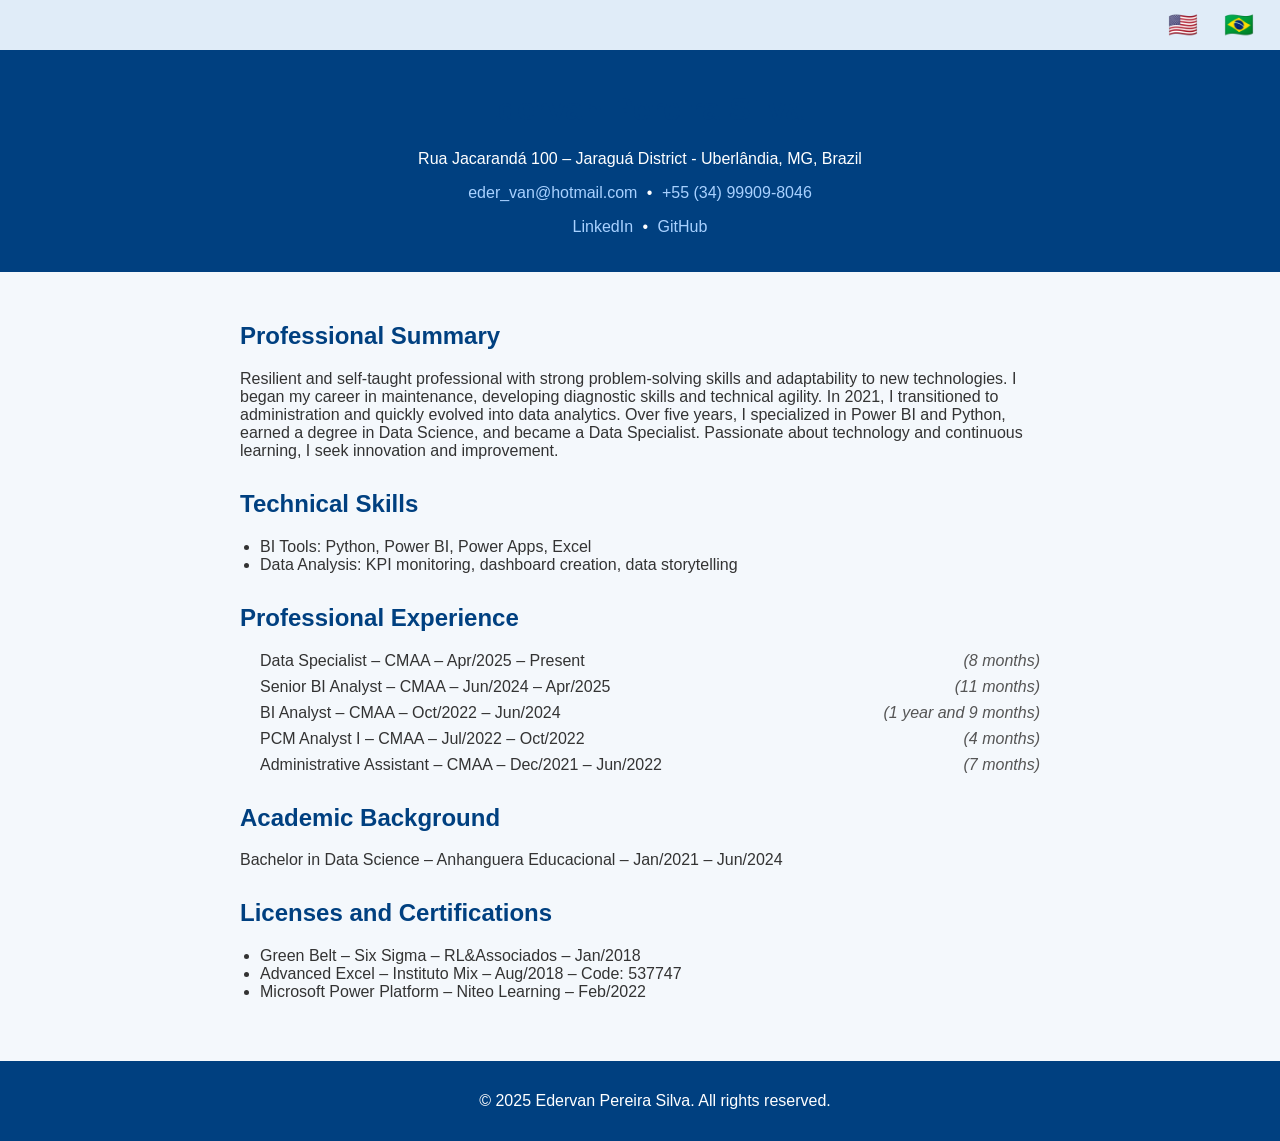
==== index.html @ bc75d94b "criação dos arquivos do projeto" ====
<!DOCTYPE html>
<html lang="en">
<head>
  <meta charset="UTF-8" />
  <meta name="viewport" content="width=device-width, initial-scale=1.0" />
  <title id="page-title">Resume - Edervan Pereira Silva</title>
  <link rel="stylesheet" href="style.css" />
</head>
<body>
  <div id="language-selector">
    <button onclick="switchLanguage('en')" aria-label="English">🇺🇸</button>
    <button onclick="switchLanguage('pt')" aria-label="Português">🇧🇷</button>
  </div>

  <header>
    <h1 id="nome">Edervan Pereira Silva</h1>
    <p id="endereco"></p>
    <p>
      <a href="mailto:eder_van@hotmail.com">eder_van@hotmail.com</a> • 
      <a href="https://wa.me/5534999098046" target="_blank">+55 (34) 99909-8046</a>
    </p>
    <p>
      <a href="http://www.linkedin.com/in/edervan-pereira-silva-485285157" target="_blank">LinkedIn</a> • 
      <a href="https://github.com/EdervanPsilva" target="_blank">GitHub</a>
    </p>
  </header>

  <main>
    <section>
      <h2 id="titulo-resumo"></h2>
      <p id="resumo"></p>
    </section>

    <section>
      <h2 id="titulo-competencias"></h2>
      <ul id="competencias"></ul>
    </section>

    <section>
      <h2 id="titulo-experiencia"></h2>
      <ul id="experiencia"></ul>
    </section>

    <section>
      <h2 id="titulo-formacao"></h2>
      <p id="formacao"></p>
    </section>

    <section>
      <h2 id="titulo-certificacoes"></h2>
      <ul id="certificacoes"></ul>
    </section>
  </main>

  <footer>
    <p id="rodape"></p>
  </footer>

  <script src="script.js"></script>
</body>
</html>
---- style.css ----
/* Base */
body {
  font-family: 'Segoe UI', sans-serif;
  margin: 0;
  padding: 0;
  background-color: #f4f8fc;
  color: #333;
}

/* Seletor de idioma com bandeiras */
#language-selector {
  text-align: right;
  padding: 10px 20px;
  background-color: #e0ecf8;
}

#language-selector button {
  font-size: 24px;
  background: none;
  border: none;
  cursor: pointer;
  margin-left: 10px;
  transition: transform 0.2s ease;
}

#language-selector button:hover {
  transform: scale(1.1);
}

/* Cabeçalho */
header {
  background-color: #004080;
  color: white;
  padding: 20px;
  text-align: center;
}

header a {
  color: #a8d1ff;
  text-decoration: none;
  margin: 0 5px;
}

header a:hover {
  text-decoration: underline;
}

/* Conteúdo principal */
main {
  padding: 30px;
  max-width: 800px;
  margin: auto;
}

section {
  margin-bottom: 30px;
}

h1, h2 {
  color: #004080;
}

ul {
  list-style-type: disc;
  padding-left: 20px;
}

section p {
  white-space: normal;
  overflow: visible;
  text-overflow: unset;
  max-height: none;
}

/* Experiência Profissional com alinhamento */
.experiencia-item {
  display: flex;
  justify-content: space-between;
  align-items: center;
  flex-wrap: wrap;
  margin-bottom: 8px;
}

.experiencia-item .cargo {
  flex: 1;
  min-width: 200px;
}

.experiencia-item .tempo {
  color: #555;
  font-style: italic;
  white-space: nowrap;
  margin-left: 10px;
}

/* Rodapé */
footer {
  background-color: #004080;
  color: white;
  text-align: center;
  padding: 15px;
  position: relative;
  bottom: 0;
  width: 100%;
}

/* Responsividade para telas pequenas */
@media (max-width: 600px) {
  body {
    padding: 10px;
  }

  header, footer {
    padding: 15px;
    text-align: left;
  }

  main {
    padding: 15px;
  }

  h1 {
    font-size: 1.5em;
  }

  h2 {
    font-size: 1.2em;
  }

  ul {
    padding-left: 15px;
  }

  #language-selector {
    text-align: center;
  }

  .experiencia-item {
    flex-direction: column;
    align-items: flex-start;
  }

  .experiencia-item .tempo {
    margin-left: 0;
    margin-top: 4px;
  }
}
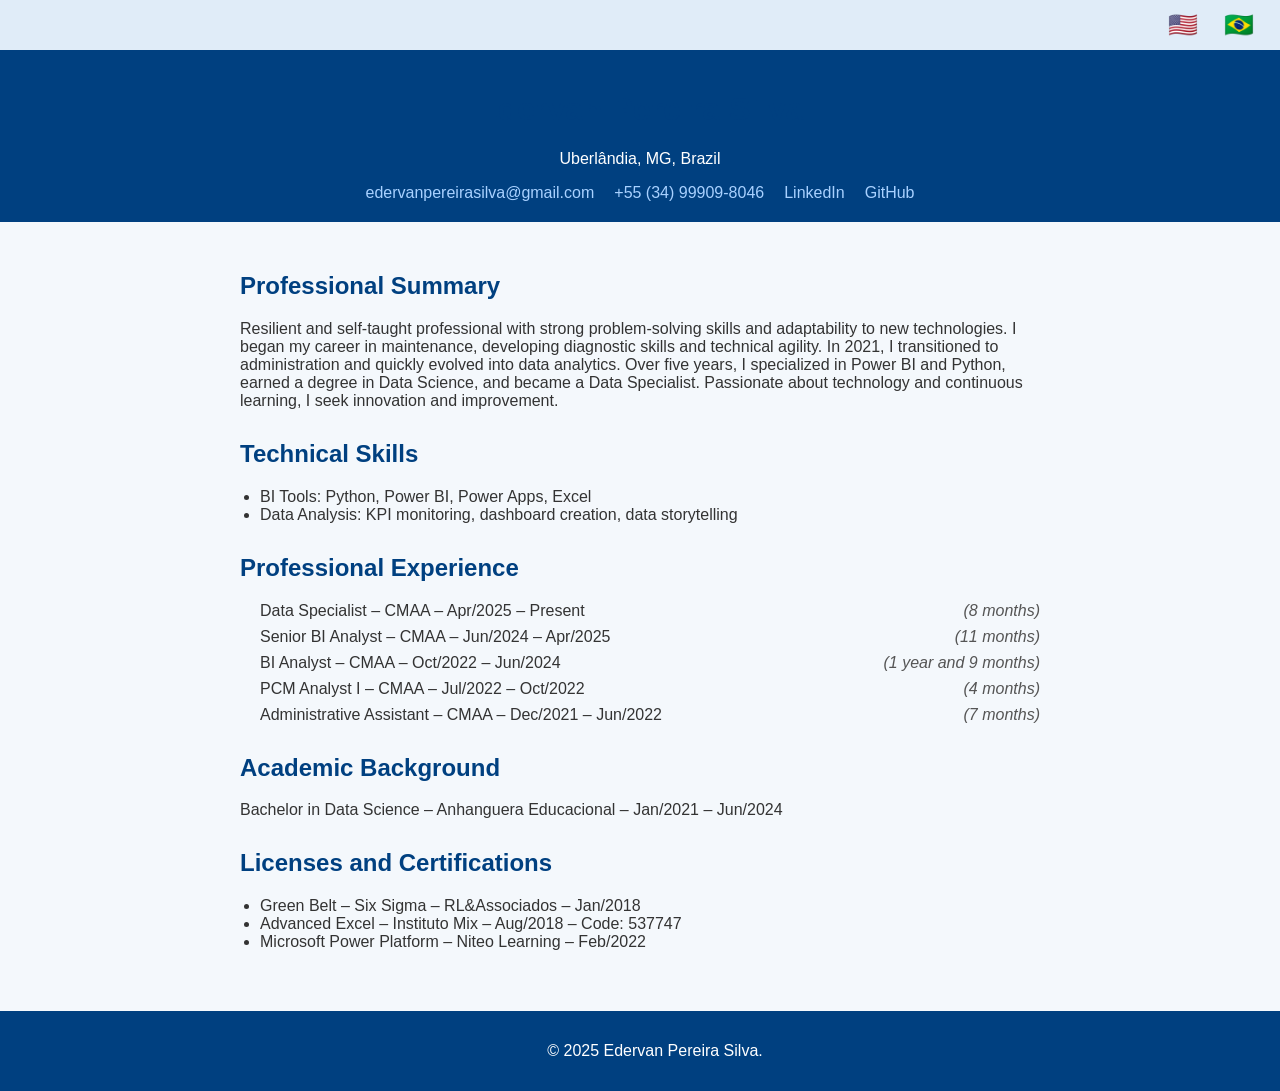
==== commit 755e86cd: "Correção de alinhamentos do header e alterações de texto" ====
--- a/index.html
+++ b/index.html
@@ -12,18 +12,25 @@
     <button onclick="switchLanguage('pt')" aria-label="Português">🇧🇷</button>
   </div>
 
-  <header>
-    <h1 id="nome">Edervan Pereira Silva</h1>
-    <p id="endereco"></p>
-    <p>
-      <a href="mailto:eder_van@hotmail.com">eder_van@hotmail.com</a> • 
+<header>
+  <h1 id="nome">Edervan Pereira Silva</h1>
+  <p id="endereco"></p>
+  <ul class="header-list">
+    <li>
+      <a href="mailto:edervanpereirasilva@gmail.com">edervanpereirasilva@gmail.com</a>
+    </li>
+    <li>
       <a href="https://wa.me/5534999098046" target="_blank">+55 (34) 99909-8046</a>
-    </p>
-    <p>
-      <a href="http://www.linkedin.com/in/edervan-pereira-silva-485285157" target="_blank">LinkedIn</a> • 
+    </li>
+    <li>
+      <a href="http://www.linkedin.com/in/edervan-pereira-silva-485285157" target="_blank">LinkedIn</a>
+    </li>
+    <li>
       <a href="https://github.com/EdervanPsilva" target="_blank">GitHub</a>
-    </p>
-  </header>
+    </li>
+  </ul>
+</header>
+
 
   <main>
     <section>
--- a/style.css
+++ b/style.css
@@ -146,3 +146,33 @@
   }
 }
 
+.header-list {
+  list-style: none;
+  padding: 0;
+  margin: 10px 0 0 0;
+  display: flex;
+  flex-wrap: wrap;
+  justify-content: center;
+  gap: 10px;
+}
+
+.header-list li {
+  margin: 0;
+}
+
+.header-list a {
+  color: #a8d1ff;
+  text-decoration: none;
+  font-weight: 500;
+}
+
+.header-list a:hover {
+  text-decoration: underline;
+}
+
+@media (max-width: 600px) {
+  .header-list {
+    flex-direction: column;
+    align-items: right;
+  }
+}
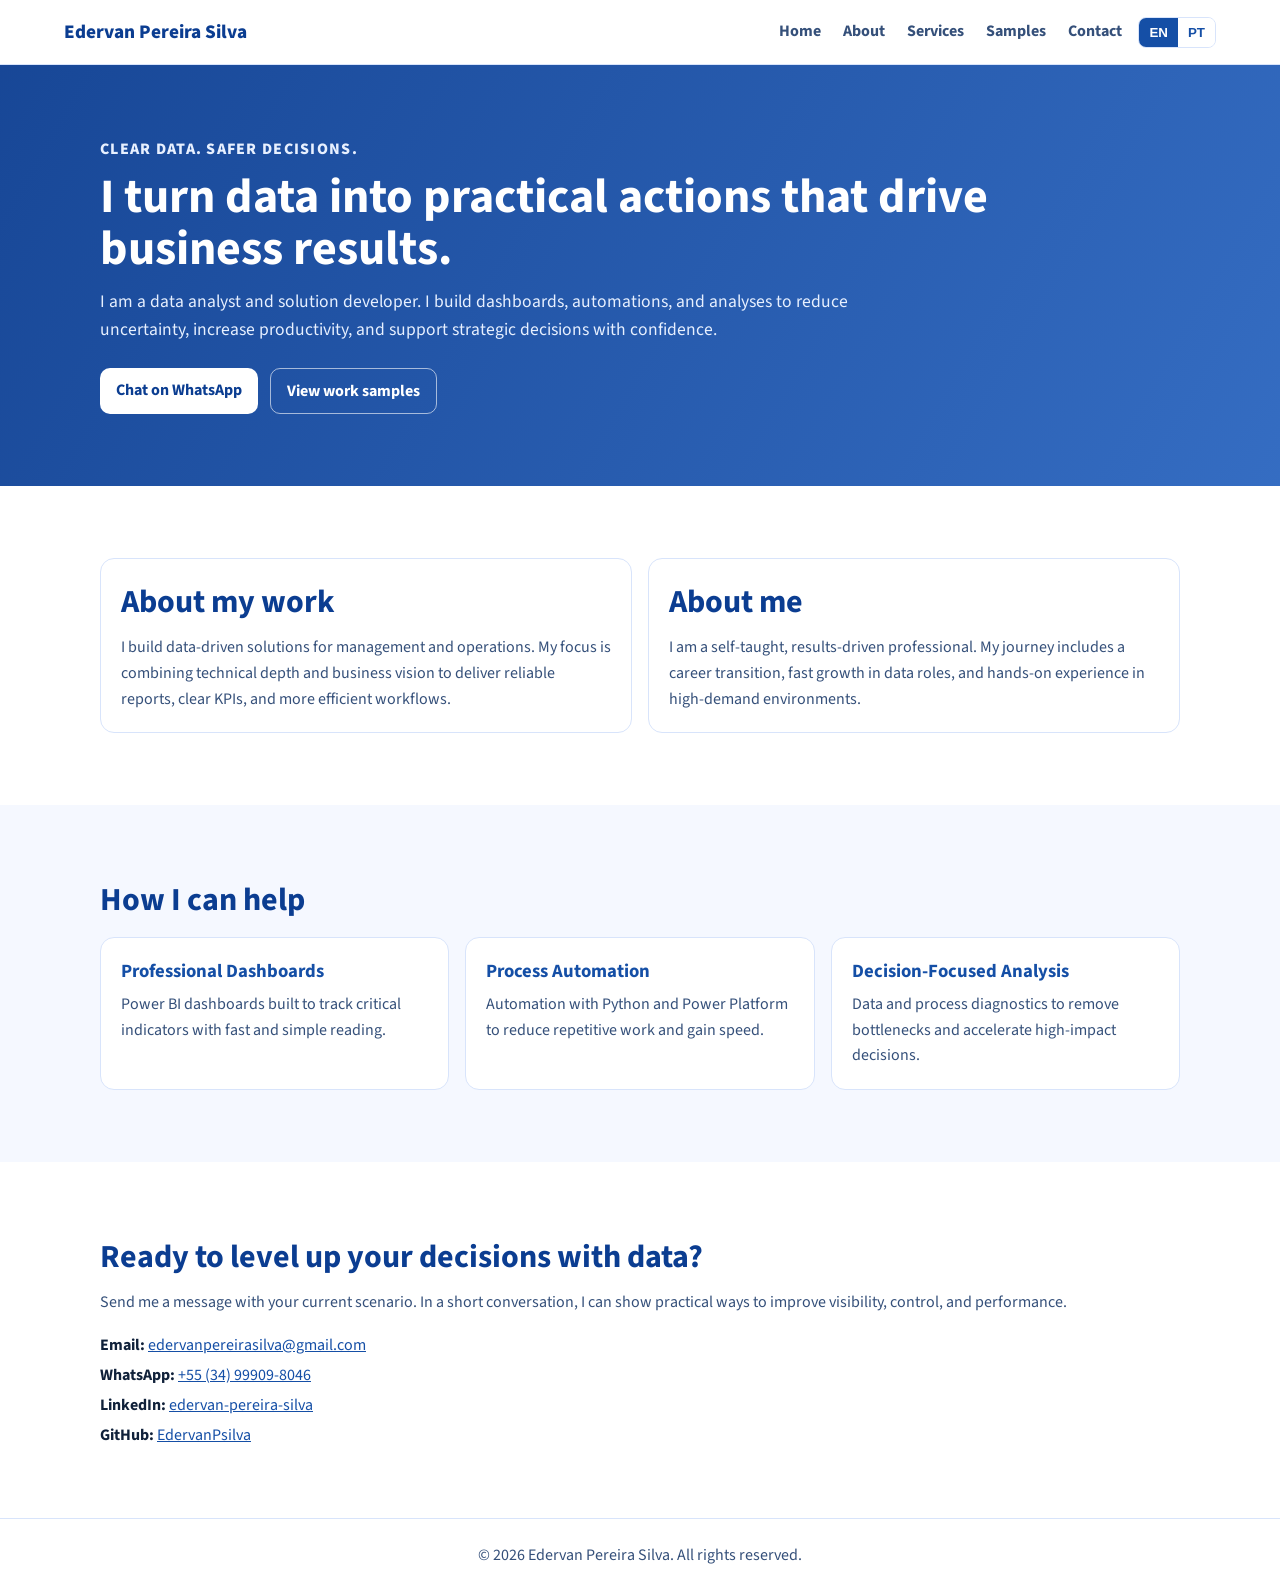
==== commit cdd4b6c5: "Atualizações de layout e nova aparência" ====
--- a/index.html
+++ b/index.html
@@ -1,66 +1,107 @@
-<!DOCTYPE html>
+﻿<!DOCTYPE html>
 <html lang="en">
 <head>
   <meta charset="UTF-8" />
   <meta name="viewport" content="width=device-width, initial-scale=1.0" />
-  <title id="page-title">Resume - Edervan Pereira Silva</title>
+  <title>Edervan Pereira Silva | Data Analyst and Developer</title>
+  <link rel="preconnect" href="https://fonts.googleapis.com" />
+  <link rel="preconnect" href="https://fonts.gstatic.com" crossorigin />
+  <link href="https://fonts.googleapis.com/css2?family=Source+Sans+3:wght@400;600;700;800&display=swap" rel="stylesheet" />
   <link rel="stylesheet" href="style.css" />
 </head>
-<body>
-  <div id="language-selector">
-    <button onclick="switchLanguage('en')" aria-label="English">🇺🇸</button>
-    <button onclick="switchLanguage('pt')" aria-label="Português">🇧🇷</button>
-  </div>
-
-<header>
-  <h1 id="nome">Edervan Pereira Silva</h1>
-  <p id="endereco"></p>
-  <ul class="header-list">
-    <li>
-      <a href="mailto:edervanpereirasilva@gmail.com">edervanpereirasilva@gmail.com</a>
-    </li>
-    <li>
-      <a href="https://wa.me/5534999098046" target="_blank">+55 (34) 99909-8046</a>
-    </li>
-    <li>
-      <a href="http://www.linkedin.com/in/edervan-pereira-silva-485285157" target="_blank">LinkedIn</a>
-    </li>
-    <li>
-      <a href="https://github.com/EdervanPsilva" target="_blank">GitHub</a>
-    </li>
-  </ul>
-</header>
-
+<body data-page="home">
+  <header class="topbar">
+    <a class="brand" href="index.html">Edervan Pereira Silva</a>
+    <button class="menu-toggle" aria-label="Open menu" aria-expanded="false" data-i18n-attr="aria-label:menu.button">Menu</button>
+    <div class="topbar-right">
+      <nav class="navbar" aria-label="Main navigation" data-i18n-attr="aria-label:menu.navAria">
+        <a href="#inicio" data-i18n="menu.home">Home</a>
+        <a href="#sobre" data-i18n="menu.about">About</a>
+        <a href="#servicos" data-i18n="menu.services">Services</a>
+        <a href="amostras.html" data-i18n="menu.samples">Samples</a>
+        <a href="#contato" data-i18n="menu.contact">Contact</a>
+      </nav>
+      <div class="lang-switch" aria-label="Language selector">
+        <button type="button" data-lang="en">EN</button>
+        <button type="button" data-lang="pt">PT</button>
+      </div>
+    </div>
+  </header>
 
   <main>
-    <section>
-      <h2 id="titulo-resumo"></h2>
-      <p id="resumo"></p>
+    <section id="inicio" class="hero section">
+      <div class="container">
+        <p class="eyebrow" data-i18n="home.eyebrow">Clear data. Safer decisions.</p>
+        <h1 data-i18n="home.heroTitle">I turn data into practical actions that drive business results.</h1>
+        <p class="lead" data-i18n="home.heroLead">
+          I am a data analyst and solution developer. I build dashboards, automations, and analyses to reduce uncertainty,
+          increase productivity, and support strategic decisions with confidence.
+        </p>
+        <div class="actions">
+          <a class="btn btn-primary" href="https://wa.me/5534999098046" target="_blank" rel="noopener noreferrer" data-i18n="home.ctaWhatsapp">Chat on WhatsApp</a>
+          <a class="btn btn-secondary" href="amostras.html" data-i18n="home.ctaSamples">View work samples</a>
+        </div>
+      </div>
     </section>
 
-    <section>
-      <h2 id="titulo-competencias"></h2>
-      <ul id="competencias"></ul>
+    <section id="sobre" class="section">
+      <div class="container grid two-col">
+        <article class="card">
+          <h2 data-i18n="home.aboutWorkTitle">About my work</h2>
+          <p data-i18n="home.aboutWorkText">
+            I build data-driven solutions for management and operations. My focus is combining technical depth and business vision
+            to deliver reliable reports, clear KPIs, and more efficient workflows.
+          </p>
+        </article>
+        <article class="card">
+          <h2 data-i18n="home.aboutMeTitle">About me</h2>
+          <p data-i18n="home.aboutMeText">
+            I am a self-taught, results-driven professional. My journey includes a career transition, fast growth in data roles,
+            and hands-on experience in high-demand environments.
+          </p>
+        </article>
+      </div>
     </section>
 
-    <section>
-      <h2 id="titulo-experiencia"></h2>
-      <ul id="experiencia"></ul>
+    <section id="servicos" class="section section-light">
+      <div class="container">
+        <h2 class="section-title" data-i18n="home.servicesTitle">How I can help</h2>
+        <div class="grid three-col">
+          <article class="card service">
+            <h3 data-i18n="home.service1Title">Professional Dashboards</h3>
+            <p data-i18n="home.service1Text">Power BI dashboards built to track critical indicators with fast and simple reading.</p>
+          </article>
+          <article class="card service">
+            <h3 data-i18n="home.service2Title">Process Automation</h3>
+            <p data-i18n="home.service2Text">Automation with Python and Power Platform to reduce repetitive work and gain speed.</p>
+          </article>
+          <article class="card service">
+            <h3 data-i18n="home.service3Title">Decision-Focused Analysis</h3>
+            <p data-i18n="home.service3Text">Data and process diagnostics to remove bottlenecks and accelerate high-impact decisions.</p>
+          </article>
+        </div>
+      </div>
     </section>
 
-    <section>
-      <h2 id="titulo-formacao"></h2>
-      <p id="formacao"></p>
-    </section>
-
-    <section>
-      <h2 id="titulo-certificacoes"></h2>
-      <ul id="certificacoes"></ul>
+    <section id="contato" class="section">
+      <div class="container contact-box">
+        <h2 data-i18n="home.contactTitle">Ready to level up your decisions with data?</h2>
+        <p data-i18n="home.contactText">
+          Send me a message with your current scenario. In a short conversation, I can show practical ways to improve visibility,
+          control, and performance.
+        </p>
+        <ul>
+          <li><strong data-i18n="home.labelEmail">Email:</strong> <a href="mailto:edervanpereirasilva@gmail.com">edervanpereirasilva@gmail.com</a></li>
+          <li><strong data-i18n="home.labelWhatsApp">WhatsApp:</strong> <a href="https://wa.me/5534999098046" target="_blank" rel="noopener noreferrer">+55 (34) 99909-8046</a></li>
+          <li><strong>LinkedIn:</strong> <a href="https://www.linkedin.com/in/edervan-pereira-silva-485285157" target="_blank" rel="noopener noreferrer">edervan-pereira-silva</a></li>
+          <li><strong>GitHub:</strong> <a href="https://github.com/EdervanPsilva" target="_blank" rel="noopener noreferrer">EdervanPsilva</a></li>
+        </ul>
+      </div>
     </section>
   </main>
 
-  <footer>
-    <p id="rodape"></p>
+  <footer class="footer">
+    <p data-i18n="home.footer">© 2026 Edervan Pereira Silva. All rights reserved.</p>
   </footer>
 
   <script src="script.js"></script>
--- a/style.css
+++ b/style.css
@@ -1,178 +1,341 @@
-/* Base */
+﻿:root {
+  --blue-900: #0b3d91;
+  --blue-800: #154fa6;
+  --blue-700: #2a65bf;
+  --blue-100: #eaf1ff;
+  --blue-050: #f5f8ff;
+  --white: #ffffff;
+  --text-900: #10213a;
+  --text-700: #35507a;
+  --border: #d8e4fb;
+}
+
+* {
+  box-sizing: border-box;
+}
+
+html {
+  scroll-behavior: smooth;
+}
+
 body {
-  font-family: 'Segoe UI', sans-serif;
   margin: 0;
-  padding: 0;
-  background-color: #f4f8fc;
-  color: #333;
-}
-
-/* Seletor de idioma com bandeiras */
-#language-selector {
-  text-align: right;
-  padding: 10px 20px;
-  background-color: #e0ecf8;
-}
-
-#language-selector button {
-  font-size: 24px;
-  background: none;
-  border: none;
+  font-family: 'Source Sans 3', sans-serif;
+  color: var(--text-900);
+  background: var(--white);
+}
+
+.topbar {
+  position: sticky;
+  top: 0;
+  z-index: 20;
+  display: flex;
+  align-items: center;
+  justify-content: space-between;
+  gap: 16px;
+  padding: 14px 5vw;
+  background: var(--white);
+  border-bottom: 1px solid var(--border);
+}
+
+.topbar-right {
+  display: flex;
+  align-items: center;
+  gap: 14px;
+}
+
+.brand {
+  text-decoration: none;
+  color: var(--blue-900);
+  font-size: 1.2rem;
+  font-weight: 800;
+}
+
+.navbar {
+  display: flex;
+  gap: 18px;
+}
+
+.navbar a {
+  text-decoration: none;
+  color: var(--text-700);
+  font-weight: 700;
+  padding: 6px 2px;
+  border-bottom: 2px solid transparent;
+  transition: color 0.2s ease, border-color 0.2s ease;
+}
+
+.navbar a:hover,
+.navbar a:focus-visible {
+  color: var(--blue-900);
+  border-color: var(--blue-700);
+}
+
+.lang-switch {
+  display: inline-flex;
+  border: 1px solid var(--border);
+  border-radius: 8px;
+  overflow: hidden;
+}
+
+.lang-switch button {
+  border: 0;
+  background: var(--white);
+  color: var(--blue-800);
+  padding: 7px 10px;
+  font-weight: 700;
   cursor: pointer;
-  margin-left: 10px;
-  transition: transform 0.2s ease;
-}
-
-#language-selector button:hover {
-  transform: scale(1.1);
-}
-
-/* Cabeçalho */
-header {
-  background-color: #004080;
-  color: white;
+}
+
+.lang-switch button.active {
+  background: var(--blue-800);
+  color: var(--white);
+}
+
+.menu-toggle {
+  display: none;
+  border: 1px solid var(--border);
+  background: var(--blue-050);
+  color: var(--blue-900);
+  border-radius: 8px;
+  padding: 7px 10px;
+  font-weight: 700;
+  cursor: pointer;
+}
+
+.section {
+  padding: 72px 5vw;
+}
+
+.section-light {
+  background: var(--blue-050);
+}
+
+.container {
+  max-width: 1080px;
+  margin: 0 auto;
+}
+
+.hero {
+  background:
+    linear-gradient(120deg, rgba(11, 61, 145, 0.95), rgba(42, 101, 191, 0.95)),
+    radial-gradient(circle at 20% 20%, rgba(255, 255, 255, 0.25), transparent 35%);
+  color: var(--white);
+}
+
+.eyebrow {
+  margin: 0 0 8px;
+  text-transform: uppercase;
+  font-weight: 800;
+  letter-spacing: 0.08em;
+  color: #cbe1ff;
+}
+
+h1 {
+  margin: 0 0 12px;
+  font-size: clamp(2rem, 4vw, 3rem);
+  line-height: 1.1;
+}
+
+h2 {
+  margin: 0 0 10px;
+  color: var(--blue-900);
+  font-size: clamp(1.45rem, 2.6vw, 2rem);
+}
+
+h3 {
+  margin: 0 0 8px;
+  color: var(--blue-800);
+}
+
+p {
+  margin: 0;
+  line-height: 1.6;
+  color: var(--text-700);
+}
+
+.hero p,
+.hero .lead {
+  color: #e7f0ff;
+}
+
+.lead {
+  font-size: 1.1rem;
+  max-width: 760px;
+}
+
+.actions {
+  margin-top: 24px;
+  display: flex;
+  flex-wrap: wrap;
+  gap: 12px;
+}
+
+.btn {
+  text-decoration: none;
+  border-radius: 10px;
+  padding: 11px 16px;
+  font-weight: 700;
+}
+
+.btn-primary {
+  background: var(--white);
+  color: var(--blue-900);
+}
+
+.btn-secondary {
+  background: transparent;
+  color: var(--white);
+  border: 1px solid rgba(255, 255, 255, 0.6);
+}
+
+.grid {
+  display: grid;
+  gap: 16px;
+}
+
+.two-col {
+  grid-template-columns: repeat(2, minmax(0, 1fr));
+}
+
+.three-col {
+  grid-template-columns: repeat(3, minmax(0, 1fr));
+}
+
+.card {
+  background: var(--white);
+  border: 1px solid var(--border);
+  border-radius: 14px;
   padding: 20px;
-  text-align: center;
-}
-
-header a {
-  color: #a8d1ff;
-  text-decoration: none;
-  margin: 0 5px;
-}
-
-header a:hover {
-  text-decoration: underline;
-}
-
-/* Conteúdo principal */
-main {
-  padding: 30px;
-  max-width: 800px;
-  margin: auto;
-}
-
-section {
-  margin-bottom: 30px;
-}
-
-h1, h2 {
-  color: #004080;
-}
-
-ul {
-  list-style-type: disc;
-  padding-left: 20px;
-}
-
-section p {
-  white-space: normal;
-  overflow: visible;
-  text-overflow: unset;
-  max-height: none;
-}
-
-/* Experiência Profissional com alinhamento */
-.experiencia-item {
-  display: flex;
-  justify-content: space-between;
-  align-items: center;
-  flex-wrap: wrap;
-  margin-bottom: 8px;
-}
-
-.experiencia-item .cargo {
-  flex: 1;
-  min-width: 200px;
-}
-
-.experiencia-item .tempo {
-  color: #555;
-  font-style: italic;
-  white-space: nowrap;
-  margin-left: 10px;
-}
-
-/* Rodapé */
-footer {
-  background-color: #004080;
-  color: white;
-  text-align: center;
-  padding: 15px;
-  position: relative;
-  bottom: 0;
-  width: 100%;
-}
-
-/* Responsividade para telas pequenas */
-@media (max-width: 600px) {
-  body {
-    padding: 10px;
-  }
-
-  header, footer {
-    padding: 15px;
-    text-align: left;
-  }
-
-  main {
-    padding: 15px;
-  }
-
-  h1 {
-    font-size: 1.5em;
-  }
-
-  h2 {
-    font-size: 1.2em;
-  }
-
-  ul {
-    padding-left: 15px;
-  }
-
-  #language-selector {
-    text-align: center;
-  }
-
-  .experiencia-item {
-    flex-direction: column;
-    align-items: flex-start;
-  }
-
-  .experiencia-item .tempo {
-    margin-left: 0;
-    margin-top: 4px;
-  }
-}
-
-.header-list {
+}
+
+.section-title,
+.page-title {
+  margin-bottom: 14px;
+}
+
+.contact-box ul {
   list-style: none;
   padding: 0;
-  margin: 10px 0 0 0;
-  display: flex;
-  flex-wrap: wrap;
-  justify-content: center;
-  gap: 10px;
-}
-
-.header-list li {
+  margin: 18px 0 0;
+  display: grid;
+  gap: 8px;
+}
+
+.contact-box a,
+.footer a {
+  color: var(--blue-800);
+}
+
+.footer {
+  padding: 24px 5vw;
+  border-top: 1px solid var(--border);
+  background: var(--white);
+}
+
+.footer p {
   margin: 0;
-}
-
-.header-list a {
-  color: #a8d1ff;
-  text-decoration: none;
-  font-weight: 500;
-}
-
-.header-list a:hover {
-  text-decoration: underline;
-}
-
-@media (max-width: 600px) {
-  .header-list {
+  text-align: center;
+}
+
+.carousel {
+  position: relative;
+  background: var(--white);
+  border: 1px solid var(--border);
+  border-radius: 14px;
+  padding: 16px;
+}
+
+.carousel-viewport {
+  overflow: hidden;
+}
+
+.carousel-track {
+  display: flex;
+  transition: transform 0.35s ease;
+}
+
+.slide {
+  min-width: 100%;
+  margin: 0;
+  display: none;
+}
+
+.slide.active {
+  display: block;
+}
+
+.slide img {
+  width: 100%;
+  max-height: 420px;
+  object-fit: cover;
+  border-radius: 10px;
+  border: 1px solid var(--border);
+}
+
+.slide figcaption {
+  margin-top: 10px;
+  color: var(--text-700);
+  font-weight: 600;
+}
+
+.carousel-btn {
+  position: absolute;
+  top: 50%;
+  transform: translateY(-50%);
+  width: 40px;
+  height: 40px;
+  border: 1px solid var(--border);
+  border-radius: 999px;
+  background: var(--white);
+  color: var(--blue-900);
+  font-size: 1.6rem;
+  cursor: pointer;
+}
+
+.carousel-btn.prev {
+  left: 12px;
+}
+
+.carousel-btn.next {
+  right: 12px;
+}
+
+@media (max-width: 900px) {
+  .two-col,
+  .three-col {
+    grid-template-columns: 1fr;
+  }
+}
+
+@media (max-width: 860px) {
+  .menu-toggle {
+    display: inline-block;
+  }
+
+  .topbar-right {
+    margin-left: auto;
+  }
+
+  .navbar {
+    position: absolute;
+    top: 64px;
+    right: 5vw;
+    left: 5vw;
+    background: var(--white);
+    border: 1px solid var(--border);
+    border-radius: 10px;
+    padding: 12px;
+    display: none;
     flex-direction: column;
-    align-items: right;
-  }
-}
+    gap: 8px;
+  }
+
+  .navbar.open {
+    display: flex;
+  }
+
+  .section {
+    padding: 52px 5vw;
+  }
+}
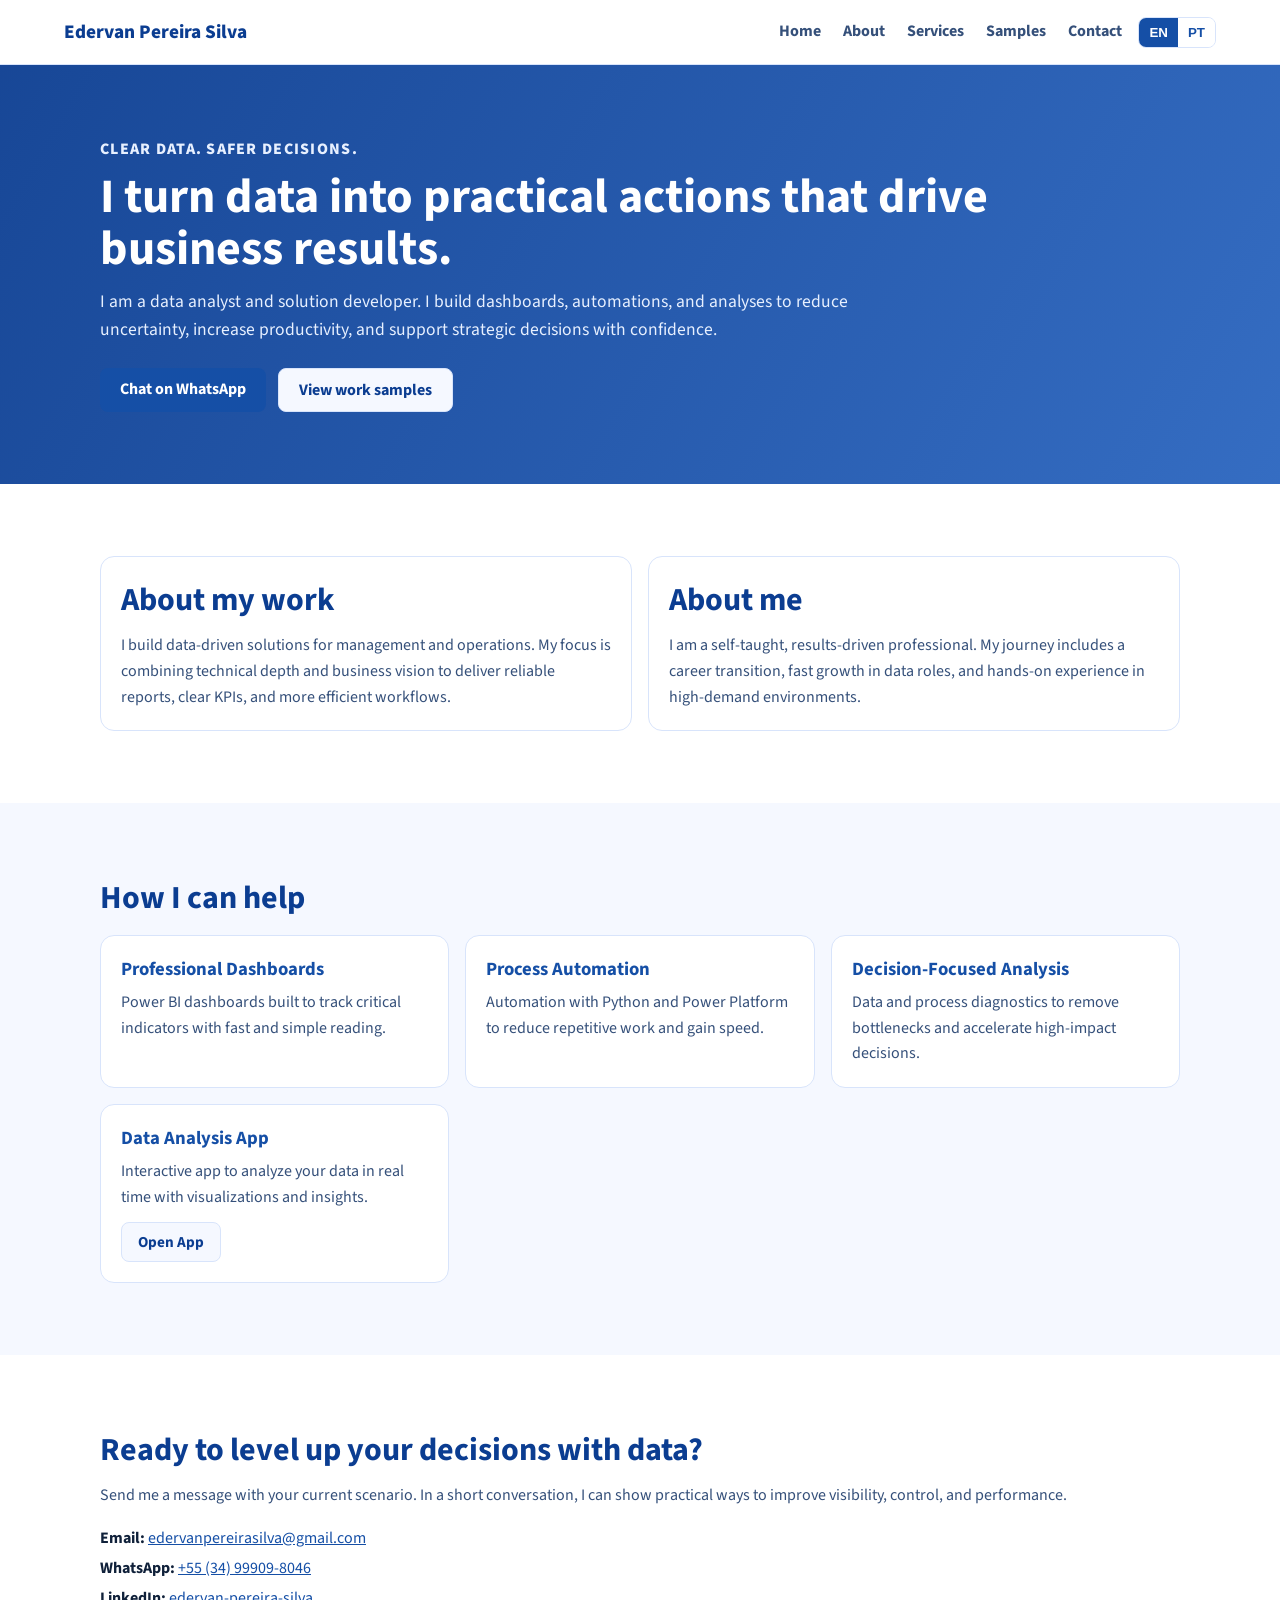
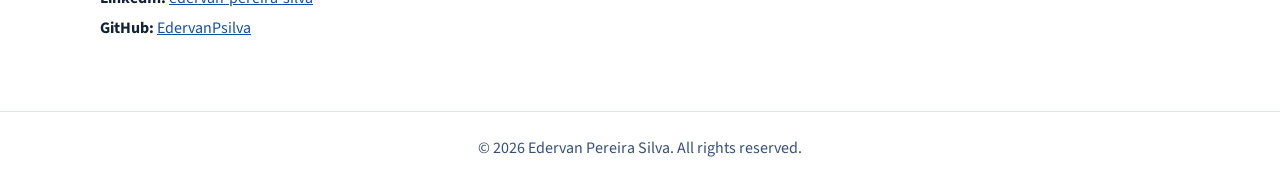
==== commit eed13602: "Adicionado o app de analise de dados Co-authored-by: Copilot <copilot@github.com>" ====
--- a/index.html
+++ b/index.html
@@ -79,6 +79,11 @@
             <h3 data-i18n="home.service3Title">Decision-Focused Analysis</h3>
             <p data-i18n="home.service3Text">Data and process diagnostics to remove bottlenecks and accelerate high-impact decisions.</p>
           </article>
+          <article class="card service">
+            <h3 data-i18n="home.service4Title">Data Analysis App</h3>
+            <p data-i18n="home.service4Text">Interactive app to analyze your data in real time with visualizations and insights.</p>
+            <a class="btn btn-tertiary" href="https://edervanpsilva-analisador-dados-appmain-3pxz8w.streamlit.app/" target="_blank" rel="noopener noreferrer" data-i18n="home.service4Btn">Open App</a>
+          </article>
         </div>
       </div>
     </section>
--- a/style.css
+++ b/style.css
@@ -28,7 +28,7 @@
 .topbar {
   position: sticky;
   top: 0;
-  z-index: 20;
+  z-index: 40;
   display: flex;
   align-items: center;
   justify-content: space-between;
@@ -76,6 +76,7 @@
   border: 1px solid var(--border);
   border-radius: 8px;
   overflow: hidden;
+  flex-shrink: 0;
 }
 
 .lang-switch button {
@@ -101,6 +102,7 @@
   padding: 7px 10px;
   font-weight: 700;
   cursor: pointer;
+  flex-shrink: 0;
 }
 
 .section {
@@ -250,11 +252,6 @@
   overflow: hidden;
 }
 
-.carousel-track {
-  display: flex;
-  transition: transform 0.35s ease;
-}
-
 .slide {
   min-width: 100%;
   margin: 0;
@@ -309,26 +306,57 @@
 }
 
 @media (max-width: 860px) {
+  .topbar {
+    padding: 12px 4vw;
+    gap: 10px;
+  }
+
+  .brand {
+    font-size: 1rem;
+    max-width: 52vw;
+    line-height: 1.2;
+  }
+
   .menu-toggle {
     display: inline-block;
   }
 
   .topbar-right {
     margin-left: auto;
+    gap: 8px;
+  }
+
+  .lang-switch button {
+    padding: 6px 8px;
+    font-size: 0.85rem;
   }
 
   .navbar {
-    position: absolute;
+    position: fixed;
     top: 64px;
-    right: 5vw;
-    left: 5vw;
+    left: 4vw;
+    right: 4vw;
+    width: auto;
     background: var(--white);
     border: 1px solid var(--border);
     border-radius: 10px;
+    box-shadow: 0 12px 32px rgba(16, 33, 58, 0.12);
     padding: 12px;
     display: none;
     flex-direction: column;
     gap: 8px;
+    max-height: calc(100vh - 90px);
+    overflow-y: auto;
+    z-index: 45;
+  }
+
+  .navbar a {
+    padding: 10px 8px;
+    border-bottom: 1px solid var(--blue-100);
+  }
+
+  .navbar a:last-child {
+    border-bottom: 0;
   }
 
   .navbar.open {
@@ -339,3 +367,108 @@
     padding: 52px 5vw;
   }
 }
+
+@media (max-width: 640px) {
+  .section {
+    padding: 42px 4vw;
+  }
+
+  .lead {
+    font-size: 1rem;
+  }
+
+  .actions {
+    gap: 10px;
+  }
+
+  .actions .btn {
+    width: 100%;
+    text-align: center;
+  }
+
+  .carousel {
+    padding: 10px 10px 58px;
+  }
+
+  .slide img {
+    max-height: 240px;
+    object-fit: contain;
+    background: var(--white);
+  }
+
+  .slide figcaption {
+    text-align: center;
+    font-size: 0.95rem;
+    line-height: 1.4;
+    padding: 0 6px;
+  }
+
+  .carousel-btn {
+    top: auto;
+    bottom: 12px;
+    transform: none;
+    width: 36px;
+    height: 36px;
+    font-size: 1.3rem;
+  }
+
+  .carousel-btn.prev {
+    left: calc(50% - 42px);
+  }
+
+  .carousel-btn.next {
+    right: calc(50% - 42px);
+  }
+}
+
+/* Button Styles */
+.btn {
+  display: inline-block;
+  padding: 10px 20px;
+  border-radius: 8px;
+  border: none;
+  text-decoration: none;
+  font-weight: 700;
+  cursor: pointer;
+  transition: all 0.2s ease;
+  font-size: 1rem;
+}
+
+.btn-primary {
+  background: var(--blue-800);
+  color: var(--white);
+}
+
+.btn-primary:hover,
+.btn-primary:focus-visible {
+  background: var(--blue-900);
+}
+
+.btn-secondary {
+  background: var(--blue-050);
+  color: var(--blue-900);
+  border: 1px solid var(--border);
+}
+
+.btn-secondary:hover,
+.btn-secondary:focus-visible {
+  background: var(--blue-100);
+  border-color: var(--blue-700);
+}
+
+.btn-tertiary {
+  background: var(--blue-050);
+  color: var(--blue-900);
+  border: 1px solid var(--border);
+  padding: 8px 16px;
+  font-size: 0.95rem;
+  margin-top: 12px;
+}
+
+.btn-tertiary:hover,
+.btn-tertiary:focus-visible {
+  background: var(--blue-100);
+  border-color: var(--blue-700);
+}
+
+
